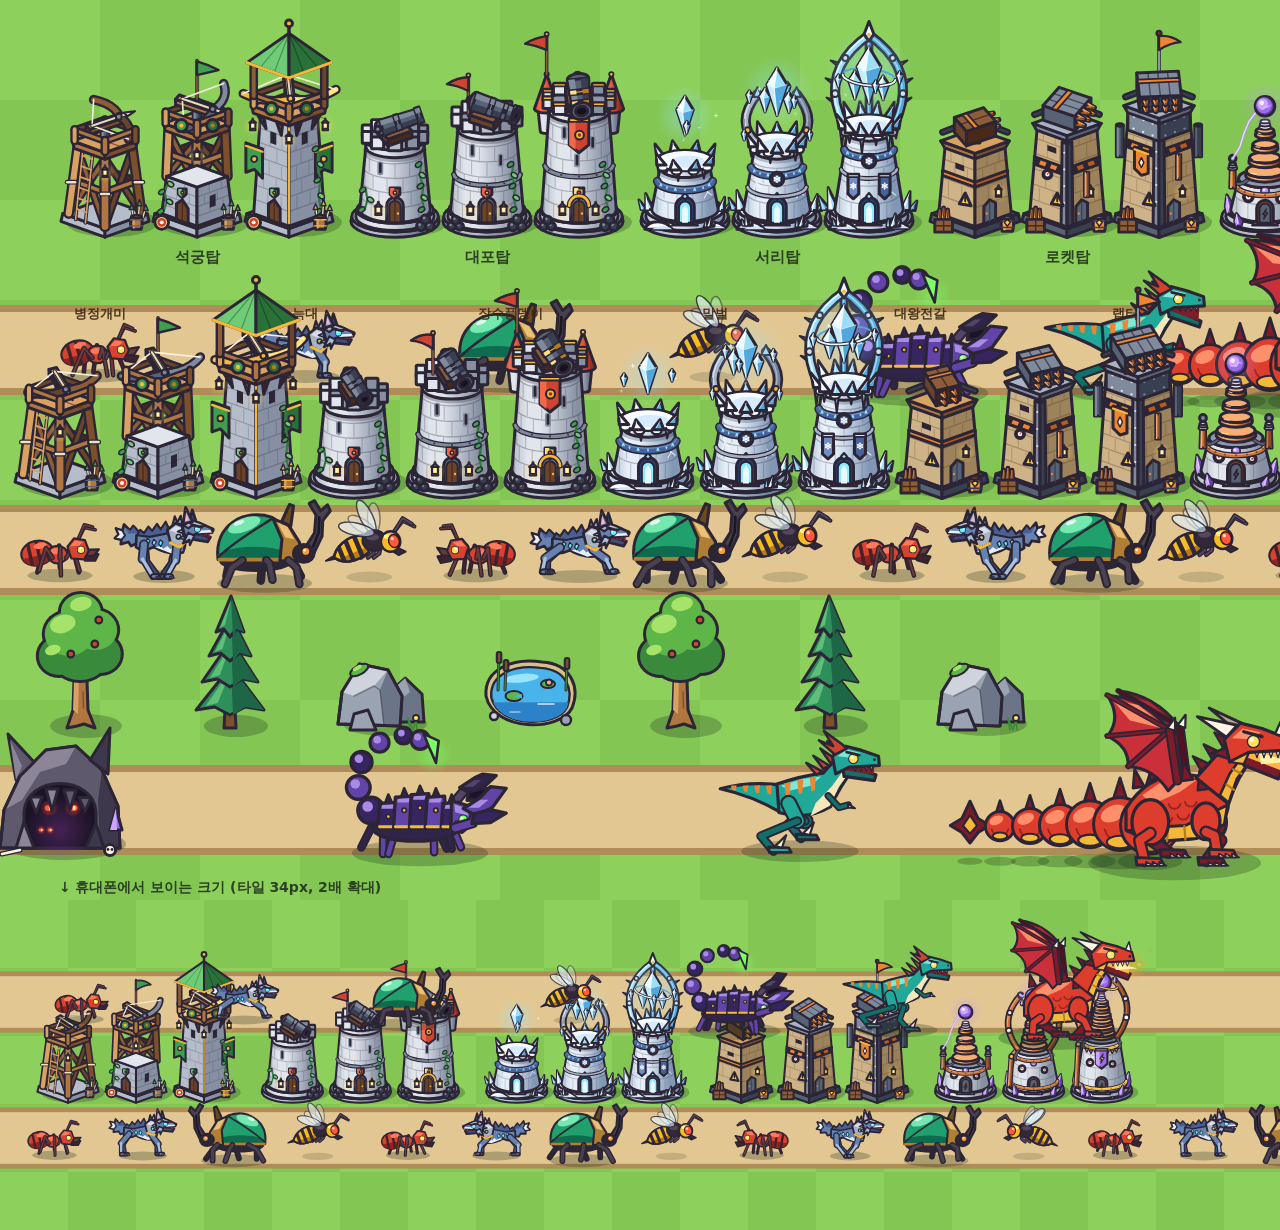
==== tools/art-preview.html @ 78c3aa3e "철벽 요새로 개편: 건물형 탑과 뚜렷한 괴수 디자인 타워를 위에서 본 받침대 모양에서, 강화 단계마다 모양이 달라지는 건물로 바꿨다. 적은 요괴 대신 한눈에 알아볼 수 있는 괴수로" ====
<!doctype html>
<html lang="ko">
<head>
<meta charset="utf-8">
<title>그림 미리보기</title>
<style>
  html, body { margin: 0; background: #20242c; }
  canvas { display: block; }
</style>
</head>
<body>
<canvas id="sheet"></canvas>
<canvas id="game"></canvas>
<script src="../js/data.js"></script>
<script src="../js/art/common.js"></script>
<script>
'use strict';
/* tools/art-preview.js 가 여는 그림 점검판. ?kind=tower|enemy|terrain|all&id=… */

const ART_FILES = [
  'tower-crossbow', 'tower-cannon', 'tower-frost', 'tower-rocket', 'tower-tesla',
  'enemy-ant', 'enemy-wolf', 'enemy-beetle', 'enemy-hornet', 'enemy-scorpion', 'enemy-raptor', 'enemy-dragon',
  'terrain',
];

/* 단계별로 가장 높이 솟아도 되는 한계 (타일 중심 기준 위쪽 거리) */
const TOWER_MAX_H = [1.2, 1.45, 1.75];
const TOWER_BOX = { x: 0.8, top: 1.8, bottom: 0.55 };

const q = new URLSearchParams(location.search);
const report = { errors: [], lines: [] };
window.__report = report;
window.addEventListener('error', (e) => report.errors.push(e.message + ' @ ' + (e.filename || '').split('/').pop() + ':' + e.lineno));

function loadAll(done) {
  let i = 0;
  const next = () => {
    if (i >= ART_FILES.length) return done();
    const s = document.createElement('script');
    s.src = '../js/art/' + ART_FILES[i++] + '.js';
    s.onload = next;
    s.onerror = next;
    document.body.append(s);
  };
  next();
}

function safely(label, fn) {
  try { fn(); } catch (err) { report.errors.push(label + ': ' + err.message); }
}

/* 투명한 판에 그려서 실제로 칠해진 범위를 타일 단위로 잰다. */
function measure(draw, half, up, down) {
  const S = 160;
  const c = document.createElement('canvas');
  c.width = Math.ceil(half * 2 * S);
  c.height = Math.ceil((up + down) * S);
  const g = c.getContext('2d');
  g.translate(half * S, up * S);
  g.scale(S, S);
  let failed = false;
  safely('measure', () => draw(g));
  const d = g.getImageData(0, 0, c.width, c.height).data;
  let x0 = c.width, x1 = -1, y0 = c.height, y1 = -1;
  for (let y = 0; y < c.height; y++) {
    for (let x = 0; x < c.width; x++) {
      if (d[(y * c.width + x) * 4 + 3] > 24) {
        if (x < x0) x0 = x;
        if (x > x1) x1 = x;
        if (y < y0) y0 = y;
        if (y > y1) y1 = y;
      }
    }
  }
  if (x1 < 0) return null;
  const f = (v) => Math.round(v * 100) / 100;
  return { left: f(x0 / S - half), right: f((x1 + 1) / S - half), top: f(y0 / S - up), bottom: f((y1 + 1) / S - up), clipped: x0 === 0 || y0 === 0 || x1 === c.width - 1 || y1 === c.height - 1 };
}

function timeIt(draw) {
  const c = document.createElement('canvas');
  c.width = 160;
  c.height = 280;
  const g = c.getContext('2d');
  g.translate(80, 210);
  g.scale(90, 90);
  const N = 300;
  const t0 = performance.now();
  try { for (let i = 0; i < N; i++) draw(g, i); } catch (err) { return -1; }
  return Math.round(((performance.now() - t0) / N) * 1000) / 1000;
}

function at(g, x, y, s, fn) {
  g.save();
  g.translate(x, y);
  g.scale(s, s);
  safely('draw', () => fn(g));
  g.restore();
}

function label(g, text, x, y, size, color) {
  g.font = '600 ' + (size || 16) + 'px system-ui, sans-serif';
  g.fillStyle = color || 'rgba(20,30,20,.8)';
  g.textAlign = 'center';
  g.fillText(text, x, y);
}

function grass(g, w, h, ts) {
  for (let y = 0; y * ts < h; y++) {
    for (let x = 0; x * ts < w; x++) {
      g.fillStyle = ART.grass[(x + y) % 2];
      g.fillRect(x * ts, y * ts, ts, ts);
    }
  }
}

function pathRow(g, y, w, ts) {
  g.fillStyle = ART.pathEdge;
  g.fillRect(0, y + ts * 0.05, w, ts * 0.9);
  g.fillStyle = ART.path;
  g.fillRect(0, y + ts * 0.12, w, ts * 0.76);
}

/* 적이 아직 없을 때 쓰는 자리 표시 */
function standIn(g, r) {
  g.fillStyle = '#c0504a';
  g.beginPath();
  g.arc(0, 0, r, 0, Math.PI * 2);
  g.fill();
}

function anyEnemy(g, type, r, t, seed, flip) {
  if (ENEMY_ART[type]) drawEnemySprite(g, type, r, t, { seed, flip });
  else standIn(g, r);
}

/* ───────── 타워 ───────── */

function towerSheet(type) {
  const cv = document.getElementById('sheet');
  const W = 1500;
  cv.width = W;
  cv.height = 1150;
  const g = cv.getContext('2d');
  g.fillStyle = ART.grass[0];
  g.fillRect(0, 0, W, cv.height);
  const def = TOWERS[type];

  /* 윗줄: 규격선과 함께 크게 */
  const S = 270;
  for (let lv = 0; lv < 3; lv++) {
    const cx = 250 + lv * 500;
    const cy = 540;
    const h = def.levels[lv].h;
    g.save();
    g.translate(cx, cy);
    g.setLineDash([8, 6]);
    g.lineWidth = 1.5;
    g.strokeStyle = 'rgba(255,255,255,.55)';
    g.strokeRect(-0.5 * S, -0.5 * S, S, S);
    g.strokeStyle = 'rgba(200,40,40,.7)';
    g.beginPath();
    g.moveTo(-0.7 * S, -TOWER_MAX_H[lv] * S);
    g.lineTo(0.7 * S, -TOWER_MAX_H[lv] * S);
    g.stroke();
    g.setLineDash([]);
    g.restore();
    label(g, def.name + ' ' + (lv + 1) + '단  (빨간 점선 = 높이 한계, 분홍 십자 = 무기 회전축 h=' + h + ')', cx, 30, 15);
    at(g, cx, cy, S, (c) => drawTowerSprite(c, type, lv, 0.45, { t: 0.4 }));
    g.strokeStyle = '#ff2fd0';
    g.lineWidth = 2;
    g.beginPath();
    g.moveTo(cx - 12, cy - h * S);
    g.lineTo(cx + 12, cy - h * S);
    g.moveTo(cx, cy - h * S - 12);
    g.lineTo(cx, cy - h * S + 12);
    g.stroke();
  }

  /* 아랫줄: 여러 조준 각도와 발사 순간 */
  const S2 = 150;
  const poses = [
    { aim: -2.5, o: { t: 1.1 }, note: '왼쪽 위 조준' },
    { aim: 1.3, o: { t: 2.0, recoil: 0.9, flash: 1 }, note: '아래 조준 · 발사 직후' },
    { aim: -0.6, o: { t: 3.3, recoil: 0.4, flash: 0.4 }, note: '오른쪽 위 조준' },
    { aim: 3.14, o: { t: 4.1 }, note: '왼쪽 조준' },
  ];
  for (let lv = 0; lv < 3; lv++) {
    for (let p = 0; p < 2; p++) {
      const pose = poses[(lv + p * 2) % poses.length];
      const cx = 130 + (lv * 2 + p) * 248;
      at(g, cx, 1040, S2, (c) => drawTowerSprite(c, type, lv, pose.aim, Object.assign({}, pose.o)));
      label(g, (lv + 1) + '단 · ' + pose.note, cx, 1138, 13);
    }
  }

  for (let lv = 0; lv < 3; lv++) {
    const all = measure((c) => drawTowerSprite(c, type, lv, 0.45, { t: 0.4 }), 1.2, 2.1, 0.9);
    const fixed = measure((c) => { TOWER_ART[type].body(c, lv); if (TOWER_ART[type].front) TOWER_ART[type].front(c, lv); }, 1.2, 2.1, 0.9);
    const msBody = timeIt((c) => TOWER_ART[type].body(c, lv));
    const msTop = timeIt((c, i) => TOWER_ART[type].top(c, lv, i * 0.1, { recoil: 0.5, flash: 0.5, t: i * 0.016 }));
    const warn = [];
    if (all) {
      if (-all.top > TOWER_MAX_H[lv] + 0.005) warn.push('너무 높음(한계 ' + TOWER_MAX_H[lv] + ')');
      if (all.bottom > 0.5) warn.push('바닥이 타일 밖으로 내려감(한계 0.5)');
      if (all.bottom < 0.3) warn.push('바닥이 떠 있음(0.36~0.46 권장)');
    }
    if (fixed && (fixed.left < -TOWER_BOX.x || fixed.right > TOWER_BOX.x || -fixed.top > TOWER_BOX.top || fixed.bottom > TOWER_BOX.bottom)) warn.push('body/front 가 저장 범위(x ±0.8, 위 1.8, 아래 0.55)를 벗어남');
    if (msTop > 0.12) warn.push('top 이 무거움');
    report.lines.push((lv + 1) + '단  전체 범위 ' + JSON.stringify(all) + '  고정부 ' + JSON.stringify(fixed) + '  body ' + msBody + 'ms  top ' + msTop + 'ms' + (warn.length ? '  ⚠ ' + warn.join(', ') : '  ✓'));
  }
}

function towerGame(type) {
  const cv = document.getElementById('game');
  const sizes = [64, 46, 34];
  cv.width = 760;
  cv.height = sizes.reduce((a, ts) => a + ts * 3 + 14, 0);
  const g = cv.getContext('2d');
  g.fillStyle = '#20242c';
  g.fillRect(0, 0, cv.width, cv.height);
  let y = 0;
  for (const ts of sizes) {
    g.save();
    g.beginPath();
    g.rect(0, y, cv.width, ts * 3);
    g.clip();
    g.translate(0, y);
    grass(g, cv.width, ts * 3, ts);
    pathRow(g, 0, cv.width, ts);
    pathRow(g, ts * 2, cv.width, ts);
    /* 뒤쪽 길을 지나는 적 → 탑 → 앞쪽 길을 지나는 적 순서로 그려 가림을 본다 */
    const kinds = Object.keys(ENEMIES);
    for (let i = 0; i < 9; i++) at(g, (i + 0.6) * ts * 1.25, ts * 0.5, ts, (c) => anyEnemy(c, kinds[i % 4], ENEMIES[kinds[i % 4]].r, i * 0.3, i, false));
    for (let lv = 0; lv < 3; lv++) {
      for (let k = 0; k < 2; k++) {
        const tx = 1 + lv * 3.4 + k;
        at(g, (tx + 0.5) * ts, ts * 1.5, ts, (c) => drawTowerSprite(c, type, lv, k ? 2.2 : -0.7, { t: lv + k, recoil: k ? 0.7 : 0, flash: k ? 0.7 : 0 }));
      }
    }
    for (let i = 0; i < 4; i++) at(g, (i * 2.6 + 1.2) * ts, ts * 2.5, ts, (c) => anyEnemy(c, kinds[i % 4], ENEMIES[kinds[i % 4]].r, i * 0.5, i + 3, true));
    g.restore();
    label(g, '타일 ' + ts + 'px', cv.width - 50, y + 16, 12, 'rgba(20,30,20,.7)');
    y += ts * 3 + 14;
  }
}

/* ───────── 적 ───────── */

function enemySheet(type) {
  const def = ENEMIES[type];
  const cv = document.getElementById('sheet');
  const W = 1500;
  cv.width = W;
  cv.height = 880;
  const g = cv.getContext('2d');
  g.fillStyle = ART.path;
  g.fillRect(0, 0, W, cv.height);
  const R = def.boss ? 96 : 104; /* 몸 크기 r 이 화면에서 이만큼 */
  const S = R / def.r;
  const frames = [0, 0.11, 0.22, 0.33];
  frames.forEach((t, i) => {
    const cx = 190 + i * 372;
    const cy = 250;
    g.save();
    g.translate(cx, cy);
    g.setLineDash([8, 6]);
    g.lineWidth = 1.5;
    g.strokeStyle = 'rgba(40,40,40,.4)';
    g.strokeRect(-1.9 * R, -2.1 * R, 3.8 * R, 3.25 * R);
    g.strokeStyle = 'rgba(200,40,40,.6)';
    g.beginPath();
    g.moveTo(-1.9 * R, R);
    g.lineTo(1.9 * R, R);
    g.stroke();
    g.setLineDash([]);
    g.strokeStyle = 'rgba(40,40,40,.35)';
    g.beginPath();
    g.arc(0, 0, R, 0, Math.PI * 2);
    g.stroke();
    g.restore();
    at(g, cx, cy, S, (c) => drawEnemySprite(c, type, def.r, t, { seed: 2 }));
    label(g, 't = ' + t + '초', cx, 30, 15, 'rgba(40,30,20,.8)');
  });
  label(g, def.name + '  r=' + def.r + '  (회색 원 = 몸 크기 r, 빨간 점선 = 발이 닿는 땅, 사각 점선 = 그림 범위 한계)', W / 2, 395, 15, 'rgba(40,30,20,.8)');

  /* 아랫줄: 왼쪽을 볼 때, 다른 seed, 꼬리 */
  const S2 = (R * 0.8) / def.r;
  at(g, 200, 650, S2, (c) => drawEnemySprite(c, type, def.r, 0.5, { seed: 5, flip: true }));
  label(g, '왼쪽으로 갈 때 (렌더러가 뒤집음)', 200, 860, 13, 'rgba(40,30,20,.8)');
  at(g, 560, 650, S2, (c) => drawEnemySprite(c, type, def.r, 0.7, { seed: 9 }));
  label(g, 'seed 9', 560, 860, 13, 'rgba(40,30,20,.8)');
  if (def.tail && ENEMY_ART[type] && ENEMY_ART[type].segment) {
    const n = def.tail.n;
    for (let i = n; i >= 1; i--) {
      const x = 1330 - i * def.tail.gap * S2;
      const y = 650 + Math.sin(i * 0.7) * 26;
      at(g, x, y, S2, (c) => ENEMY_ART[type].segment(c, def.r, i, n, 0.5));
    }
    at(g, 1330, 650, S2, (c) => drawEnemySprite(c, type, def.r, 0.5, { seed: 1 }));
    label(g, '꼬리 마디 ' + n + '개가 길을 따라 뒤따름 (마디 간격 ' + def.tail.gap + ')', 1100, 860, 13, 'rgba(40,30,20,.8)');
  } else {
    at(g, 940, 650, S2, (c) => drawEnemySprite(c, type, def.r, 0.9, { seed: 14 }));
    at(g, 1300, 650, S2, (c) => drawEnemySprite(c, type, def.r, 1.3, { seed: 23, flip: true }));
  }

  const box = measure((c) => drawEnemySprite(c, type, def.r, 0.2, { seed: 2 }), def.r * 3.2, def.r * 3.2, def.r * 2.4);
  const ms = timeIt((c, i) => drawEnemySprite(c, type, def.r, i * 0.016, { seed: i }));
  const warn = [];
  if (box) {
    const f = (v) => Math.round((v / def.r) * 100) / 100;
    box.inR = { left: f(box.left), right: f(box.right), top: f(box.top), bottom: f(box.bottom) };
    if (box.inR.left < -1.92 || box.inR.right > 1.92) warn.push('가로 범위 초과(±1.9r)');
    if (box.inR.top < -2.12) warn.push('위쪽 범위 초과(-2.1r)');
    if (box.inR.bottom > 1.28) warn.push('아래쪽 범위 초과(+1.25r)');
    if (box.inR.right - box.inR.left < 1.9) warn.push('너무 작음: 가로 2r 이상으로 채우기');
  }
  if (ms > 0.2) warn.push('그리기가 무거움(0.2ms 이하 권장)');
  report.lines.push('범위(r 단위) ' + JSON.stringify(box && box.inR) + '  한 번 그리는 데 ' + ms + 'ms' + (warn.length ? '  ⚠ ' + warn.join(', ') : '  ✓'));
}

function enemyGame(type) {
  const def = ENEMIES[type];
  const cv = document.getElementById('game');
  const sizes = [64, 46, 34];
  cv.width = 760;
  cv.height = sizes.reduce((a, ts) => a + ts * 2 + 14, 0);
  const g = cv.getContext('2d');
  g.fillStyle = '#20242c';
  g.fillRect(0, 0, cv.width, cv.height);
  let y = 0;
  for (const ts of sizes) {
    g.save();
    g.beginPath();
    g.rect(0, y, cv.width, ts * 2);
    g.clip();
    g.translate(0, y);
    grass(g, cv.width, ts * 2, ts);
    pathRow(g, ts * 0.5, cv.width, ts);
    const n = def.boss ? 3 : 7;
    for (let i = 0; i < n; i++) {
      const x = ((i + 0.7) * cv.width) / (n + 0.4);
      const off = def.boss ? 0 : Math.sin(i * 2.3) * 0.16 * ts;
      const flip = i >= n - 2;
      if (def.tail && ENEMY_ART[type] && ENEMY_ART[type].segment) {
        for (let k = def.tail.n; k >= 1; k--) at(g, x + (flip ? 1 : -1) * k * def.tail.gap * ts, ts + off, ts, (c) => ENEMY_ART[type].segment(c, def.r, k, def.tail.n, i));
      }
      at(g, x, ts + off, ts, (c) => drawEnemySprite(c, type, def.r, i * 0.37, { seed: i, flip }));
    }
    g.restore();
    label(g, '타일 ' + ts + 'px', cv.width - 50, y + 14, 12, 'rgba(20,30,20,.7)');
    y += ts * 2 + 14;
  }
}

/* ───────── 지형 ───────── */

function terrainSheet() {
  const cv = document.getElementById('sheet');
  const W = 1500;
  cv.width = W;
  cv.height = 900;
  const g = cv.getContext('2d');
  g.fillStyle = ART.grass[0];
  g.fillRect(0, 0, W, cv.height);
  const S = 210;
  const kinds = ['tree', 'pine', 'rock', 'pond'];
  kinds.forEach((kind, i) => {
    for (let s = 0; s < 2; s++) {
      const cx = 110 + (i * 2 + s) * 183;
      g.save();
      g.translate(cx, 300);
      g.setLineDash([8, 6]);
      g.strokeStyle = 'rgba(255,255,255,.5)';
      g.strokeRect(-0.5 * S, -0.5 * S, S, S);
      g.restore();
      at(g, cx, 300, S, (c) => { if (TERRAIN_ART.deco[kind]) TERRAIN_ART.deco[kind](c, s * 5 + 1); });
      label(g, kind + ' · seed ' + (s * 5 + 1), cx, 30, 14);
    }
    const box = TERRAIN_ART.deco[kind] ? measure((c) => TERRAIN_ART.deco[kind](c, 1), 1.2, 1.8, 0.9) : null;
    report.lines.push(kind + ' 범위 ' + JSON.stringify(box) + (box && (box.left < -0.56 || box.right > 0.56 || box.top < -1.05 || box.bottom > 0.5) ? '  ⚠ 범위 초과(x ±0.55, 위 1.05, 아래 0.5)' : '  ✓'));
  });
  /* 길 위에 놓이는 굴과 성문 */
  g.fillStyle = ART.pathEdge;
  g.fillRect(0, 700 - S * 0.45, W, S * 0.9);
  g.fillStyle = ART.path;
  g.fillRect(0, 700 - S * 0.38, W, S * 0.76);
  const spots = [
    ['cave t=0', 180, (c) => TERRAIN_ART.cave && TERRAIN_ART.cave(c, 0)],
    ['cave t=1.3', 500, (c) => TERRAIN_ART.cave && TERRAIN_ART.cave(c, 1.3)],
    ['gate', 900, (c) => TERRAIN_ART.gate && TERRAIN_ART.gate(c, 0.5, 0)],
    ['gate alarm=1', 1260, (c) => TERRAIN_ART.gate && TERRAIN_ART.gate(c, 0.8, 1)],
  ];
  for (const [name, cx, fn] of spots) {
    g.save();
    g.translate(cx, 700);
    g.setLineDash([8, 6]);
    g.strokeStyle = 'rgba(255,255,255,.5)';
    g.strokeRect(-0.5 * S, -0.5 * S, S, S);
    g.restore();
    at(g, cx, 700, S, fn);
    label(g, name, cx, 520, 14);
  }
  for (const [name, fn, lim] of [['cave', (c) => TERRAIN_ART.cave(c, 0), [0.62, 0.85, 0.5]], ['gate', (c) => TERRAIN_ART.gate(c, 0, 0), [0.66, 1.2, 0.5]]]) {
    const box = TERRAIN_ART[name] ? measure(fn, 1.2, 1.8, 0.9) : null;
    report.lines.push(name + ' 범위 ' + JSON.stringify(box) + (box && (box.left < -lim[0] || box.right > lim[0] || -box.top > lim[1] || box.bottom > lim[2]) ? '  ⚠ 범위 초과(x ±' + lim[0] + ', 위 ' + lim[1] + ', 아래 ' + lim[2] + ')' : '  ✓'));
  }
}

function terrainGame() {
  const cv = document.getElementById('game');
  const sizes = [64, 46, 34];
  cv.width = 760;
  cv.height = sizes.reduce((a, ts) => a + ts * 3 + 14, 0);
  const g = cv.getContext('2d');
  g.fillStyle = '#20242c';
  g.fillRect(0, 0, cv.width, cv.height);
  let y = 0;
  for (const ts of sizes) {
    g.save();
    g.beginPath();
    g.rect(0, y, cv.width, ts * 3);
    g.clip();
    g.translate(0, y);
    grass(g, cv.width, ts * 3, ts);
    g.fillStyle = ART.pathEdge;
    g.fillRect(ts * 0.5, ts * 1.05, cv.width - ts * 3.5, ts * 0.9);
    g.fillStyle = ART.path;
    g.fillRect(ts * 0.5, ts * 1.12, cv.width - ts * 3.5, ts * 0.76);
    const kinds = ['tree', 'pine', 'rock', 'pond', 'tree', 'rock', 'pine'];
    kinds.forEach((k, i) => at(g, (i * 1.35 + 1.5) * ts, ts * 0.5, ts, (c) => TERRAIN_ART.deco[k] && TERRAIN_ART.deco[k](c, i * 3)));
    for (let i = 0; i < 5; i++) at(g, (i * 1.6 + 2.4) * ts, ts * 1.5, ts, (c) => anyEnemy(c, Object.keys(ENEMIES)[i % 4], 0.26, i * 0.3, i, false));
    at(g, ts * 0.5, ts * 1.5, ts, (c) => TERRAIN_ART.cave && TERRAIN_ART.cave(c, 0.6));
    at(g, cv.width - ts * 3, ts * 1.5, ts, (c) => TERRAIN_ART.gate && TERRAIN_ART.gate(c, 0.6, 0));
    kinds.forEach((k, i) => at(g, (i * 1.5 + 0.9) * ts, ts * 2.5, ts, (c) => TERRAIN_ART.deco[k] && TERRAIN_ART.deco[kinds[(i + 2) % kinds.length]](c, i * 7 + 2)));
    g.restore();
    y += ts * 3 + 14;
  }
}

/* ───────── 모아 보기 ───────── */

function allSheet() {
  const cv = document.getElementById('sheet');
  const ts = 100;
  const W = 1500;
  cv.width = W;
  cv.height = 1230;
  const g = cv.getContext('2d');
  grass(g, W, cv.height, ts);
  TOWER_ORDER.forEach((type, i) => {
    for (let lv = 0; lv < 3; lv++) {
      const cx = 105 + i * 290 + lv * 92;
      if (TOWER_ART[type]) at(g, cx, 190, ts * 0.98, (c) => drawTowerSprite(c, type, lv, -0.5 + lv, { t: 1 + lv }));
    }
    label(g, TOWERS[type].name + (TOWER_ART[type] ? '' : ' (없음)'), 197 + i * 290, 262, 15);
  });
  /* 실제 배치처럼: 길 사이에 탑 */
  pathRow(g, 300, W, ts);
  pathRow(g, 500, W, ts);
  const kinds = Object.keys(ENEMIES);
  kinds.forEach((type, i) => {
    const def = ENEMIES[type];
    const cx = 100 + i * 205;
    if (def.tail && ENEMY_ART[type] && ENEMY_ART[type].segment) {
      for (let k = def.tail.n; k >= 1; k--) at(g, cx - k * def.tail.gap * ts, 350, ts, (c) => ENEMY_ART[type].segment(c, def.r, k, def.tail.n, 0.3));
    }
    at(g, cx, 350, ts, (c) => anyEnemy(c, type, def.r, 0.3 + i, i, false));
    label(g, def.name + (ENEMY_ART[type] ? '' : ' (없음)'), cx, 318, 13, 'rgba(60,40,20,.9)');
  });
  TOWER_ORDER.forEach((type, i) => {
    for (let lv = 0; lv < 3; lv++) {
      if (TOWER_ART[type]) at(g, 60 + (i * 3 + lv) * ts * 0.98, 450, ts, (c) => drawTowerSprite(c, type, lv, 1.2, { t: 2 + i }));
    }
  });
  for (let i = 0; i < 14; i++) {
    const type = kinds[i % 4];
    at(g, 60 + i * 104, 550, ts, (c) => anyEnemy(c, type, ENEMIES[type].r, i * 0.21, i, i % 5 === 4));
  }
  ['tree', 'pine', 'rock', 'pond', 'tree', 'pine', 'rock'].forEach((k, i) => at(g, 80 + i * 150, 690, ts, (c) => TERRAIN_ART.deco[k] && TERRAIN_ART.deco[k](c, i * 4 + 1)));
  pathRow(g, 760, W, ts);
  at(g, 60, 810, ts, (c) => TERRAIN_ART.cave && TERRAIN_ART.cave(c, 0.5));
  at(g, W - 80, 810, ts, (c) => TERRAIN_ART.gate && TERRAIN_ART.gate(c, 0.5, 0));
  ['scorpion', 'raptor', 'dragon'].forEach((type, i) => {
    const def = ENEMIES[type];
    const cx = 420 + i * 380;
    if (def.tail && ENEMY_ART[type] && ENEMY_ART[type].segment) {
      for (let k = def.tail.n; k >= 1; k--) at(g, cx - k * def.tail.gap * ts, 810, ts, (c) => ENEMY_ART[type].segment(c, def.r, k, def.tail.n, 0.3));
    }
    at(g, cx, 810, ts, (c) => anyEnemy(c, type, def.r, 0.6, 1, false));
  });
  /* 휴대폰 크기(타일 34px)로 본 모습 */
  g.save();
  g.translate(0, 900);
  const s = 34;
  g.scale(2, 2);
  grass(g, W / 2, 165, s);
  pathRow(g, s * 1, W / 2, s);
  pathRow(g, s * 3, W / 2, s);
  TOWER_ORDER.forEach((type, i) => {
    for (let lv = 0; lv < 3; lv++) if (TOWER_ART[type]) at(g, (i * 3.3 + lv + 1) * s, s * 2.5, s, (c) => drawTowerSprite(c, type, lv, 0.8, { t: 1 }));
  });
  kinds.forEach((type, i) => at(g, (i * 2.4 + 1.2) * s, s * 1.5, s, (c) => anyEnemy(c, type, ENEMIES[type].r, i * 0.4, i, false)));
  for (let i = 0; i < 16; i++) at(g, (i * 1.3 + 0.8) * s, s * 3.5, s, (c) => anyEnemy(c, kinds[i % 4], ENEMIES[kinds[i % 4]].r, i * 0.3, i, i % 3 === 2));
  g.restore();
  label(g, '↓ 휴대폰에서 보이는 크기 (타일 34px, 2배 확대)', 220, 892, 14);
  report.lines.push('타워: ' + TOWER_ORDER.map((t) => t + (TOWER_ART[t] ? '✓' : '✗')).join(' ') + '   적: ' + kinds.map((t) => t + (ENEMY_ART[t] ? '✓' : '✗')).join(' '));
}

loadAll(() => {
  const kind = q.get('kind');
  const id = q.get('id');
  const game = document.getElementById('game');
  safely('render', () => {
    if (kind === 'tower') {
      if (!TOWER_ART[id]) throw new Error('TOWER_ART.' + id + ' 가 등록되지 않았습니다');
      towerSheet(id);
      towerGame(id);
    } else if (kind === 'enemy') {
      if (!ENEMY_ART[id]) throw new Error('ENEMY_ART.' + id + ' 가 등록되지 않았습니다');
      enemySheet(id);
      enemyGame(id);
    } else if (kind === 'terrain') {
      terrainSheet();
      terrainGame();
    } else {
      allSheet();
      game.remove();
    }
  });
  window.__done = true;
});
</script>
</body>
</html>
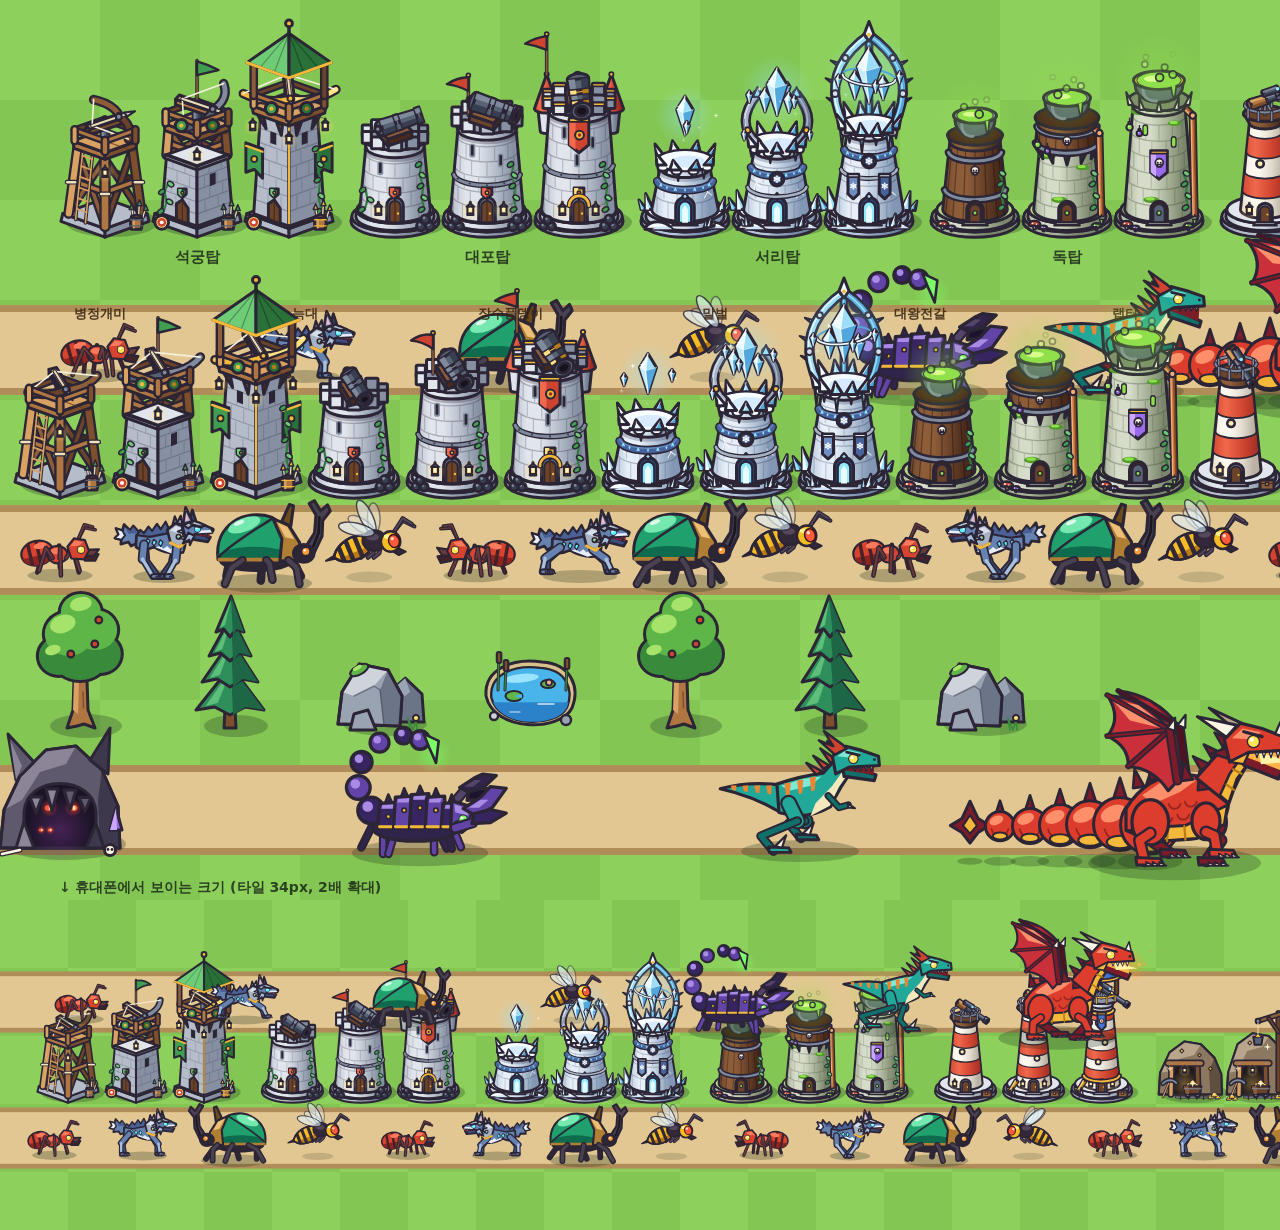
==== commit 81cb9d6a: "Add gacha, 5-slot loadout, longer maps and a hero unit; rebuild screens Game flow - Towers are now o" ====
--- a/tools/art-preview.html
+++ b/tools/art-preview.html
@@ -19,6 +19,7 @@
 
 const ART_FILES = [
   'tower-crossbow', 'tower-cannon', 'tower-frost', 'tower-rocket', 'tower-tesla',
+  'tower-poison', 'tower-sniper', 'tower-mine', 'tower-flame', 'tower-laser', 'tower-lord',
   'enemy-ant', 'enemy-wolf', 'enemy-beetle', 'enemy-hornet', 'enemy-scorpion', 'enemy-raptor', 'enemy-dragon',
   'terrain',
 ];
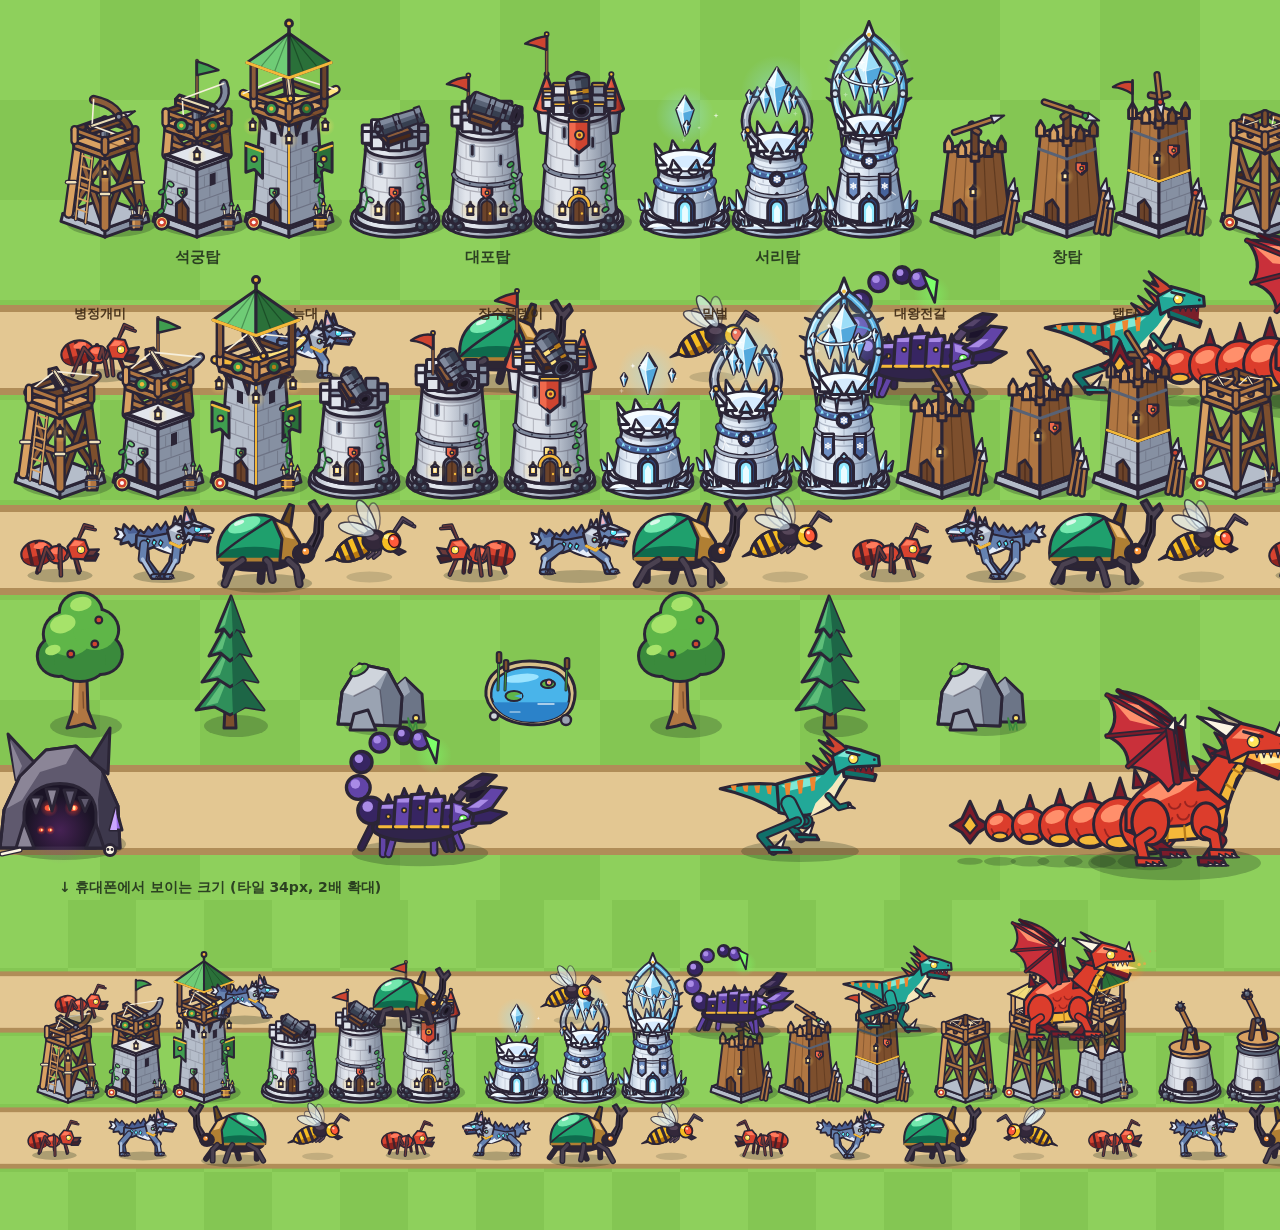
==== commit de11c4b4: "Add 30 towers: ten per rarity for common, rare, epic and legend Engine - Towers are now driven by a " ====
--- a/tools/art-preview.html
+++ b/tools/art-preview.html
@@ -19,7 +19,7 @@
 
 const ART_FILES = [
   'tower-crossbow', 'tower-cannon', 'tower-frost', 'tower-rocket', 'tower-tesla',
-  'tower-poison', 'tower-sniper', 'tower-mine', 'tower-flame', 'tower-laser', 'tower-lord',
+  'tower-poison', 'tower-sniper', 'tower-mine', 'tower-flame', 'tower-laser', 'tower-lord', 'kit', 'towers-common', 'towers-rare', 'towers-epic', 'towers-legend',
   'enemy-ant', 'enemy-wolf', 'enemy-beetle', 'enemy-hornet', 'enemy-scorpion', 'enemy-raptor', 'enemy-dragon',
   'terrain',
 ];
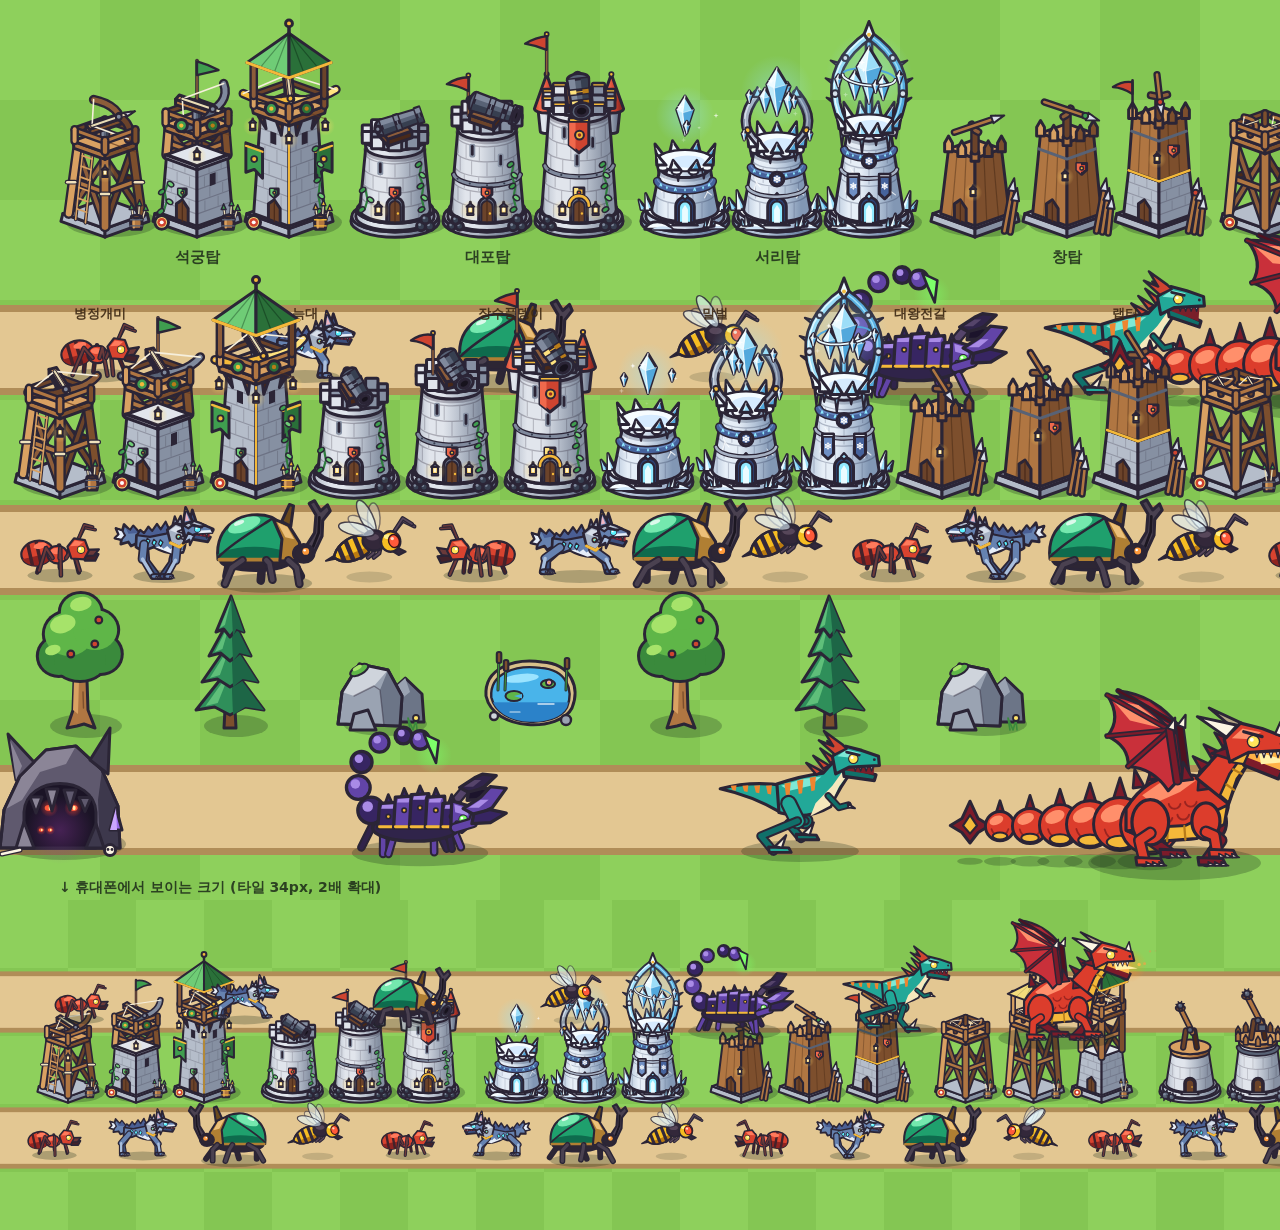
==== commit 166a747b: "신화 영웅 홍련 추가: 불꽃 검으로 연달아 베는 검사 길 가까이에 서서 다가온 적을 벤다. 화염파가 멀리서 넓게 태우는 쪽이라면 홍련은 사거리가 짧은 대신 빠르게 연달아 벤다.  " ====
--- a/tools/art-preview.html
+++ b/tools/art-preview.html
@@ -19,7 +19,7 @@
 
 const ART_FILES = [
   'tower-crossbow', 'tower-cannon', 'tower-frost', 'tower-rocket', 'tower-tesla',
-  'tower-poison', 'tower-sniper', 'tower-mine', 'tower-flame', 'tower-laser', 'tower-lord', 'kit', 'towers-common', 'towers-rare', 'towers-epic', 'towers-legend',
+  'tower-poison', 'tower-sniper', 'tower-mine', 'tower-flame', 'tower-laser', 'tower-lord', 'kit', 'towers-common', 'towers-rare', 'towers-epic', 'towers-legend', 'tower-drum', 'tower-lodge', 'tower-hive', 'tower-gatling', 'tower-railgun', 'tower-quake', 'tower-curse', 'tower-reaper', 'tower-wizard', 'tower-observatory', 'tower-dragon', 'tower-storm', 'tower-blade',
   'enemy-ant', 'enemy-wolf', 'enemy-beetle', 'enemy-hornet', 'enemy-scorpion', 'enemy-raptor', 'enemy-dragon',
   'terrain',
 ];
